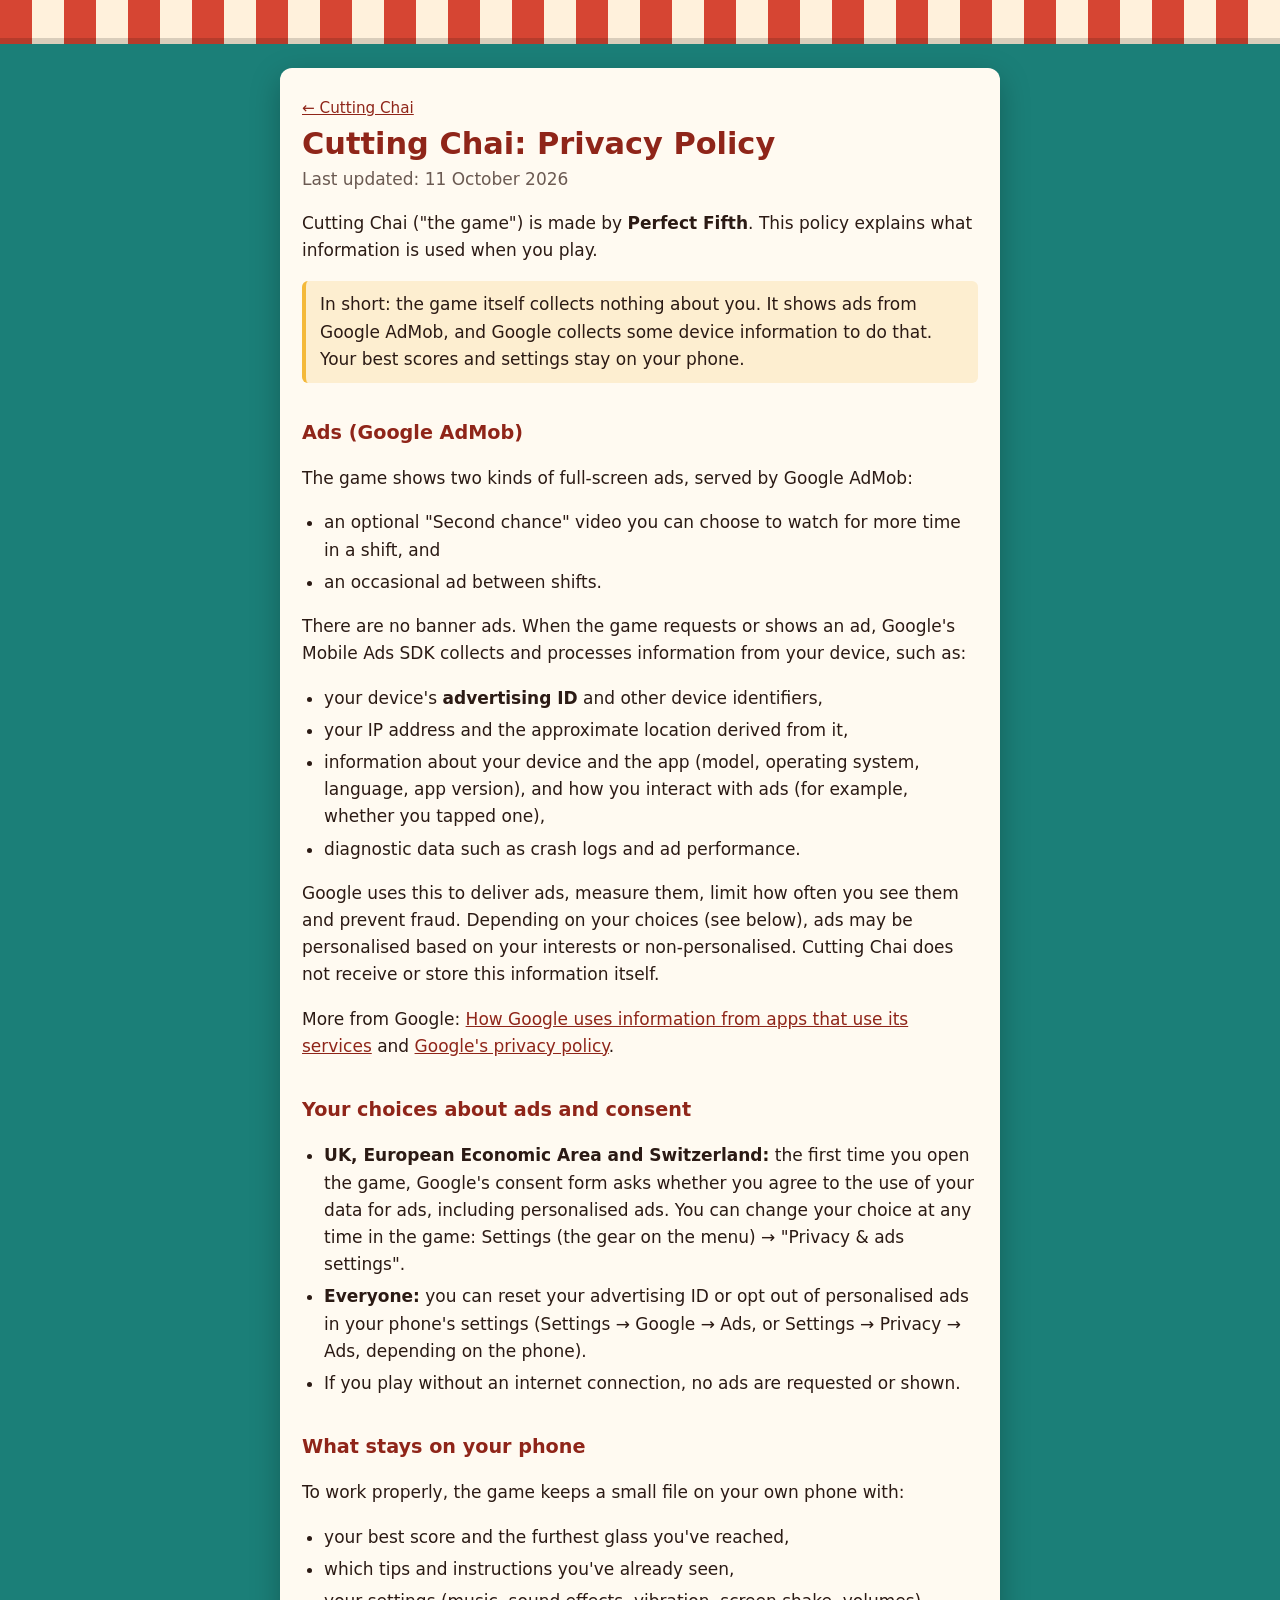
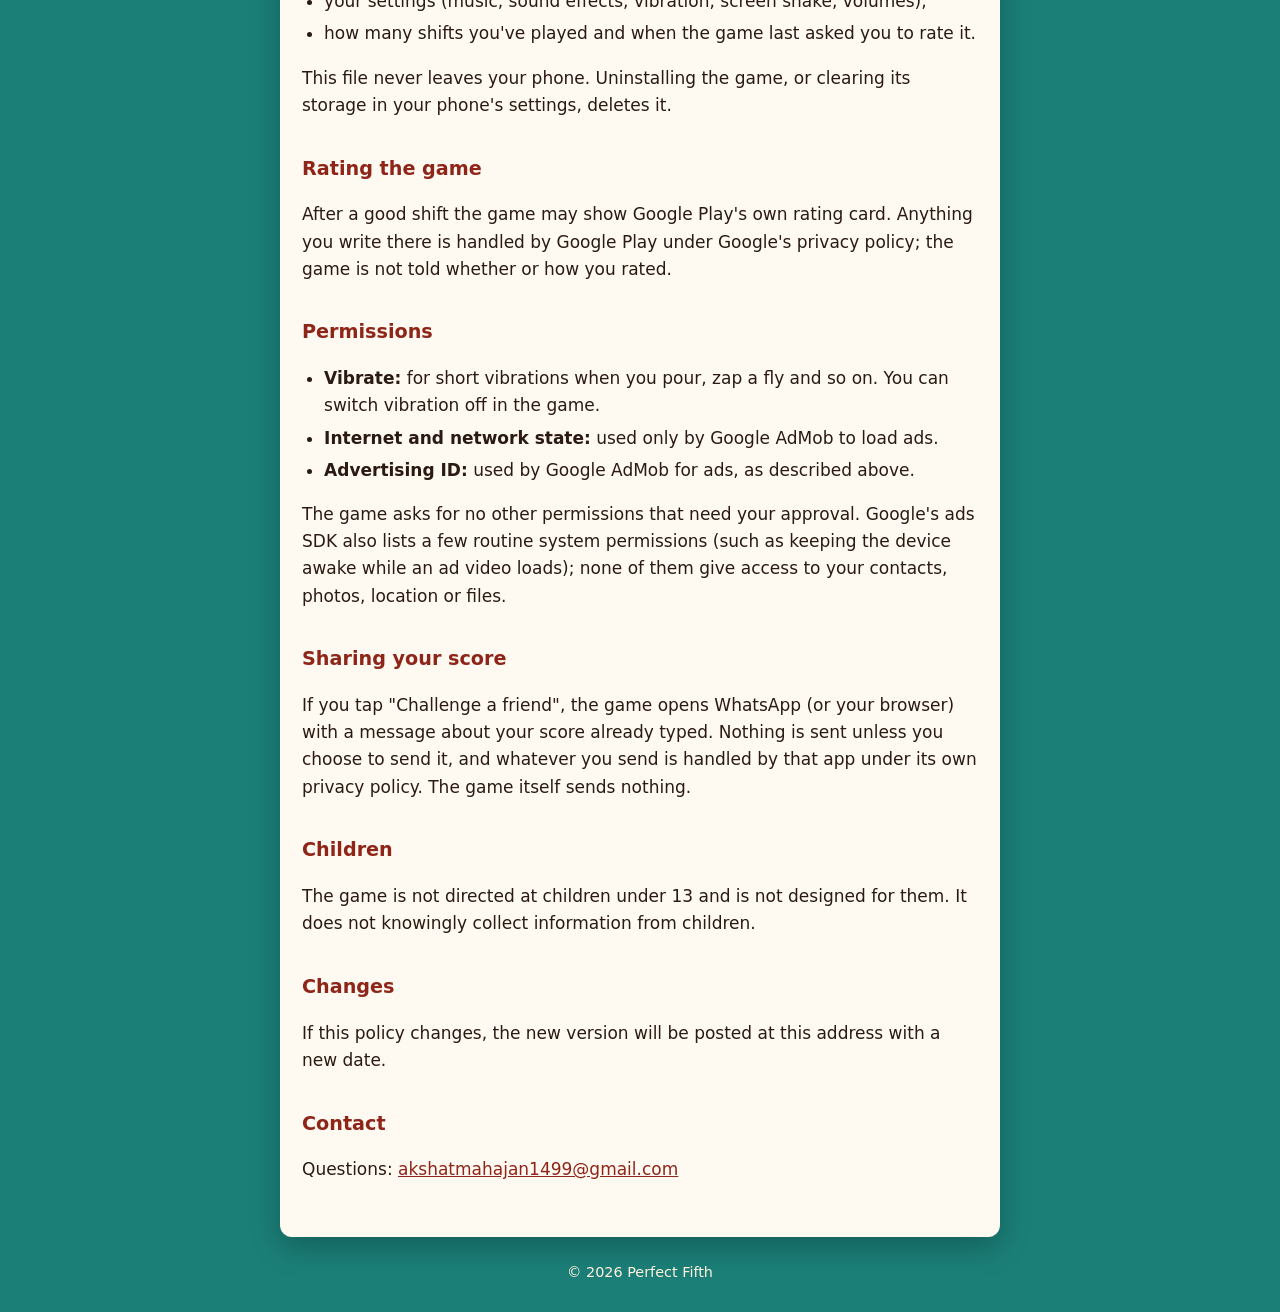
==== privacy.html @ 883c888c "Cutting Chai site: home page, privacy policy, app-ads.txt" ====
<!doctype html>
<html lang="en">
<head>
<meta charset="utf-8">
<meta name="viewport" content="width=device-width, initial-scale=1">
<title>Cutting Chai: Privacy Policy</title>
<meta name="description" content="Privacy policy for Cutting Chai, a casual Android game by Perfect Fifth.">
<link rel="stylesheet" href="style.css">
</head>
<body>
<header class="awning" aria-hidden="true"></header>
<main class="page">
  <p class="back"><a href="./">← Cutting Chai</a></p>
  <h1>Cutting Chai: Privacy Policy</h1>
  <p class="meta">Last updated: 11 October 2026</p>

  <p>Cutting Chai ("the game") is made by <strong>Perfect Fifth</strong>. This policy explains what
  information is used when you play.</p>
  <p class="summary">In short: the game itself collects nothing about you. It shows ads from
  Google AdMob, and Google collects some device information to do that. Your best scores and
  settings stay on your phone.</p>

  <h2>Ads (Google AdMob)</h2>
  <p>The game shows two kinds of full-screen ads, served by Google AdMob:</p>
  <ul>
    <li>an optional "Second chance" video you can choose to watch for more time in a shift, and</li>
    <li>an occasional ad between shifts.</li>
  </ul>
  <p>There are no banner ads. When the game requests or shows an ad, Google's Mobile Ads SDK
  collects and processes information from your device, such as:</p>
  <ul>
    <li>your device's <strong>advertising ID</strong> and other device identifiers,</li>
    <li>your IP address and the approximate location derived from it,</li>
    <li>information about your device and the app (model, operating system, language, app
      version), and how you interact with ads (for example, whether you tapped one),</li>
    <li>diagnostic data such as crash logs and ad performance.</li>
  </ul>
  <p>Google uses this to deliver ads, measure them, limit how often you see them and prevent
  fraud. Depending on your choices (see below), ads may be personalised based on your interests
  or non-personalised. Cutting Chai does not receive or store this information itself.</p>
  <p>More from Google:
    <a href="https://policies.google.com/technologies/partner-sites">How Google uses information from apps that use its services</a>
    and <a href="https://policies.google.com/privacy">Google's privacy policy</a>.</p>

  <h2>Your choices about ads and consent</h2>
  <ul>
    <li><strong>UK, European Economic Area and Switzerland:</strong> the first time you open the
      game, Google's consent form asks whether you agree to the use of your data for ads,
      including personalised ads. You can change your choice at any time in the game:
      Settings (the gear on the menu) → "Privacy &amp; ads settings".</li>
    <li><strong>Everyone:</strong> you can reset your advertising ID or opt out of personalised
      ads in your phone's settings (Settings → Google → Ads, or Settings → Privacy → Ads,
      depending on the phone).</li>
    <li>If you play without an internet connection, no ads are requested or shown.</li>
  </ul>

  <h2>What stays on your phone</h2>
  <p>To work properly, the game keeps a small file on your own phone with:</p>
  <ul>
    <li>your best score and the furthest glass you've reached,</li>
    <li>which tips and instructions you've already seen,</li>
    <li>your settings (music, sound effects, vibration, screen shake, volumes),</li>
    <li>how many shifts you've played and when the game last asked you to rate it.</li>
  </ul>
  <p>This file never leaves your phone. Uninstalling the game, or clearing its storage in your
  phone's settings, deletes it.</p>

  <h2>Rating the game</h2>
  <p>After a good shift the game may show Google Play's own rating card. Anything you write
  there is handled by Google Play under Google's privacy policy; the game is not told whether or
  how you rated.</p>

  <h2>Permissions</h2>
  <ul>
    <li><strong>Vibrate:</strong> for short vibrations when you pour, zap a fly and so on. You can
      switch vibration off in the game.</li>
    <li><strong>Internet and network state:</strong> used only by Google AdMob to load ads.</li>
    <li><strong>Advertising ID:</strong> used by Google AdMob for ads, as described above.</li>
  </ul>
  <p>The game asks for no other permissions that need your approval. Google's ads SDK also lists
  a few routine system permissions (such as keeping the device awake while an ad video loads);
  none of them give access to your contacts, photos, location or files.</p>

  <h2>Sharing your score</h2>
  <p>If you tap "Challenge a friend", the game opens WhatsApp (or your browser) with a message
  about your score already typed. Nothing is sent unless you choose to send it, and whatever you
  send is handled by that app under its own privacy policy. The game itself sends nothing.</p>

  <h2>Children</h2>
  <p>The game is not directed at children under 13 and is not designed for them. It does not
  knowingly collect information from children.</p>

  <h2>Changes</h2>
  <p>If this policy changes, the new version will be posted at this address with a new date.</p>

  <h2>Contact</h2>
  <p>Questions: <a href="mailto:akshatmahajan1499@gmail.com">akshatmahajan1499@gmail.com</a></p>
</main>
<footer class="foot">© 2026 Perfect Fifth</footer>
</body>
</html>
---- style.css ----
/* Cutting Chai site: the stall's colours (turquoise wall, red/cream awning, mustard sign). */
:root {
  --wall: #1b7f78;
  --paper: #fffaf1;
  --ink: #2b1a14;
  --muted: #6b5a52;
  --red: #d64533;
  --red-deep: #8f2519;
  --cream: #fff1dc;
  --sign: #f4b93a;
  --link: #8f2519;
}
@media (prefers-color-scheme: dark) {
  :root {
    --paper: #1d1714;
    --ink: #f3e9df;
    --muted: #b8a89d;
    --link: #f4b93a;
  }
}
* { box-sizing: border-box; }
body {
  margin: 0;
  background: var(--wall);
  color: var(--ink);
  font: 17px/1.6 system-ui, -apple-system, "Segoe UI", Roboto, sans-serif;
}
.awning {
  height: 44px;
  background: repeating-linear-gradient(90deg, var(--red) 0 32px, var(--cream) 32px 64px);
  border-bottom: 6px solid rgba(0, 0, 0, 0.15);
}
.page {
  max-width: 720px;
  margin: 24px auto;
  padding: 28px 22px 36px;
  background: var(--paper);
  border-radius: 12px;
  box-shadow: 0 10px 30px rgba(0, 0, 0, 0.25);
}
@media (max-width: 760px) {
  .page { margin: 16px; padding: 22px 18px 30px; }
}
h1 { font-size: 1.9rem; line-height: 1.2; margin: 0.2em 0 0.1em; color: var(--red-deep); }
h2 { font-size: 1.2rem; margin: 1.8em 0 0.4em; color: var(--red-deep); }
@media (prefers-color-scheme: dark) { h1, h2 { color: var(--sign); } }
p, li { overflow-wrap: anywhere; }
ul { padding-left: 1.3em; }
li { margin: 0.3em 0; }
a { color: var(--link); }
.meta { color: var(--muted); margin-top: 0; }
.summary { background: rgba(244, 185, 58, 0.18); border-left: 4px solid var(--sign); padding: 10px 14px; border-radius: 6px; }
.back { margin: 0; font-size: 0.95rem; }
.foot { text-align: center; color: var(--cream); font-size: 0.9rem; padding: 0 16px 28px; }

/* Home page: the shop sign */
.home { text-align: center; }
.sign {
  display: inline-block;
  background: var(--sign);
  border: 5px solid var(--red-deep);
  border-radius: 10px;
  padding: 14px 28px 16px;
  margin: 4px 0 18px;
  transform: rotate(-1.2deg);
  box-shadow: 0 8px 18px rgba(0, 0, 0, 0.25);
}
.sign .chai { margin: 0; color: var(--red-deep); font-weight: 800; font-size: 1.3rem; }
.sign h1 { margin: 0; color: var(--red); font-size: 2.4rem; text-shadow: 2px 2px 0 var(--red-deep); }
.sign .tag { margin: 4px 0 0; color: #4a1410; font-weight: 600; }
.home > p { text-align: left; }
.links { display: flex; gap: 12px; justify-content: center; flex-wrap: wrap; margin-top: 18px; }
.links a {
  display: inline-block; padding: 10px 18px; border-radius: 999px;
  background: var(--red); color: #fff6e6; text-decoration: none; font-weight: 700;
  border-bottom: 4px solid var(--red-deep);
}
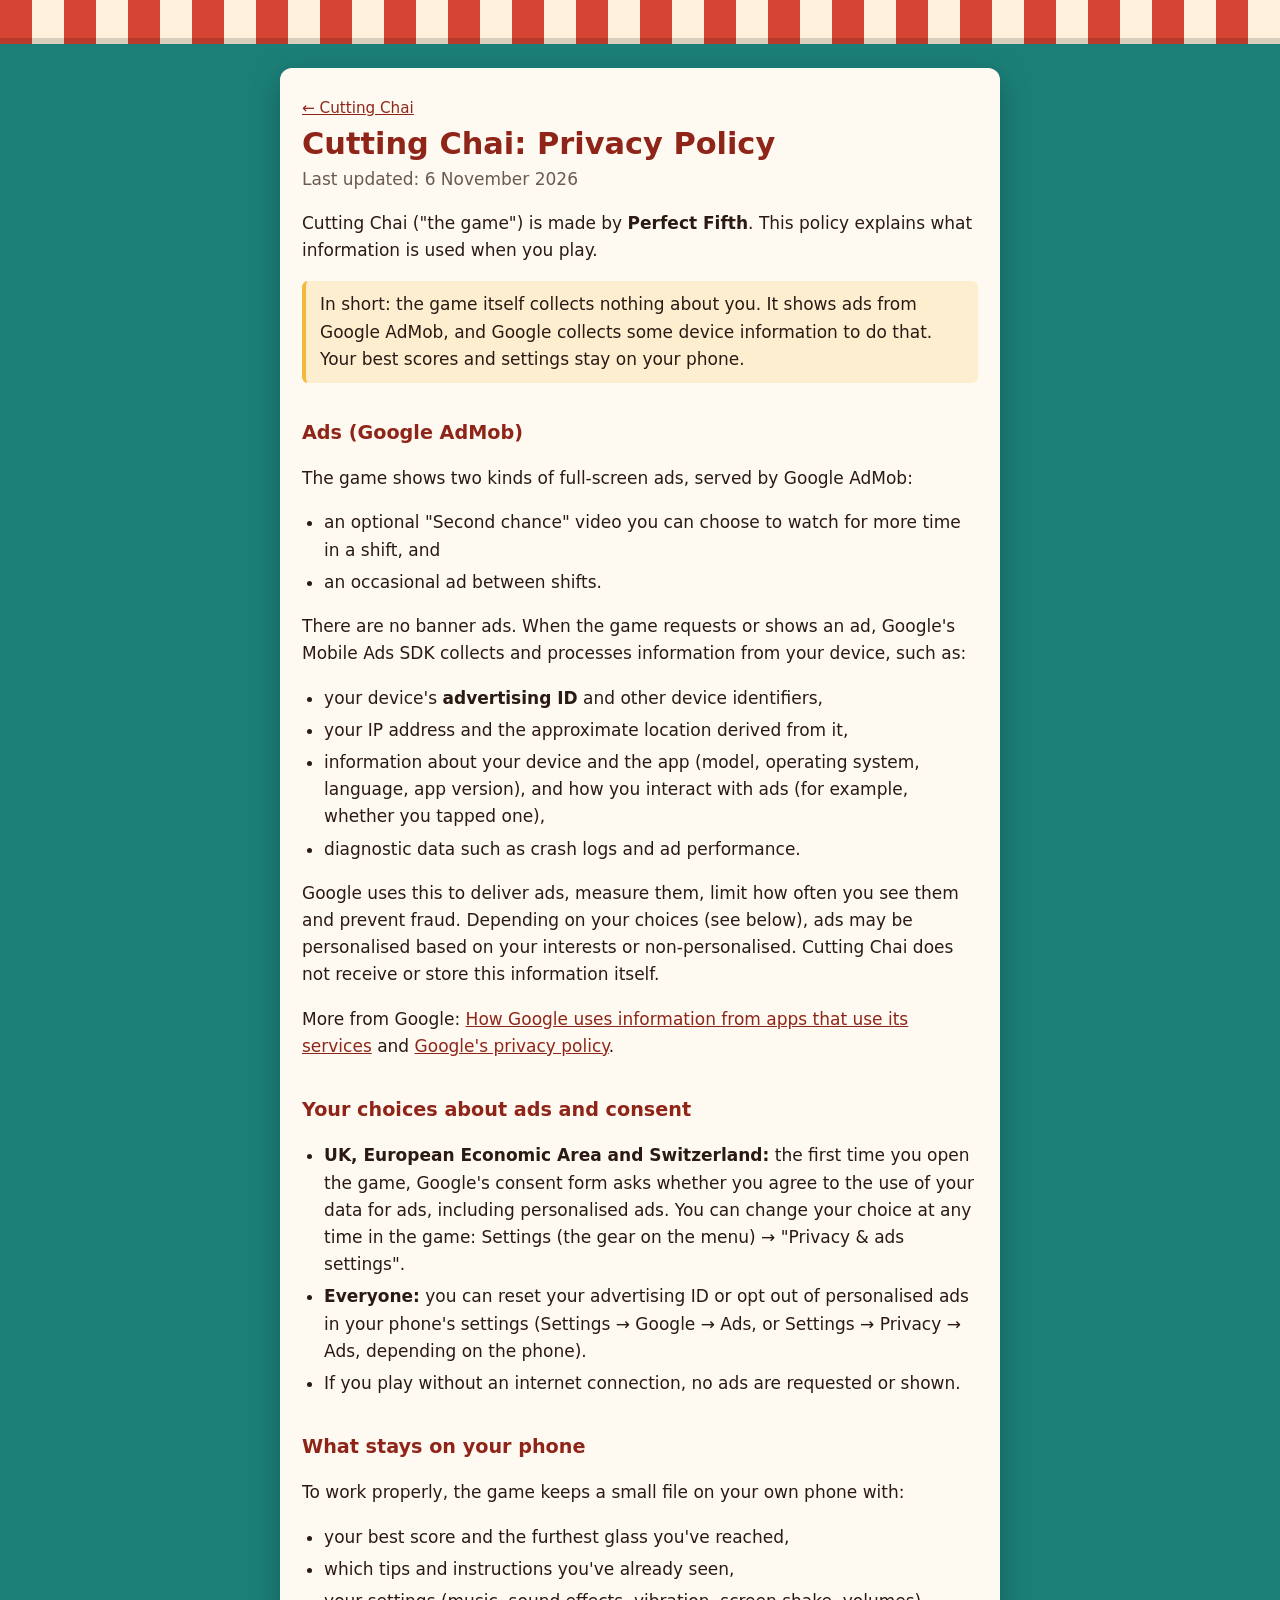
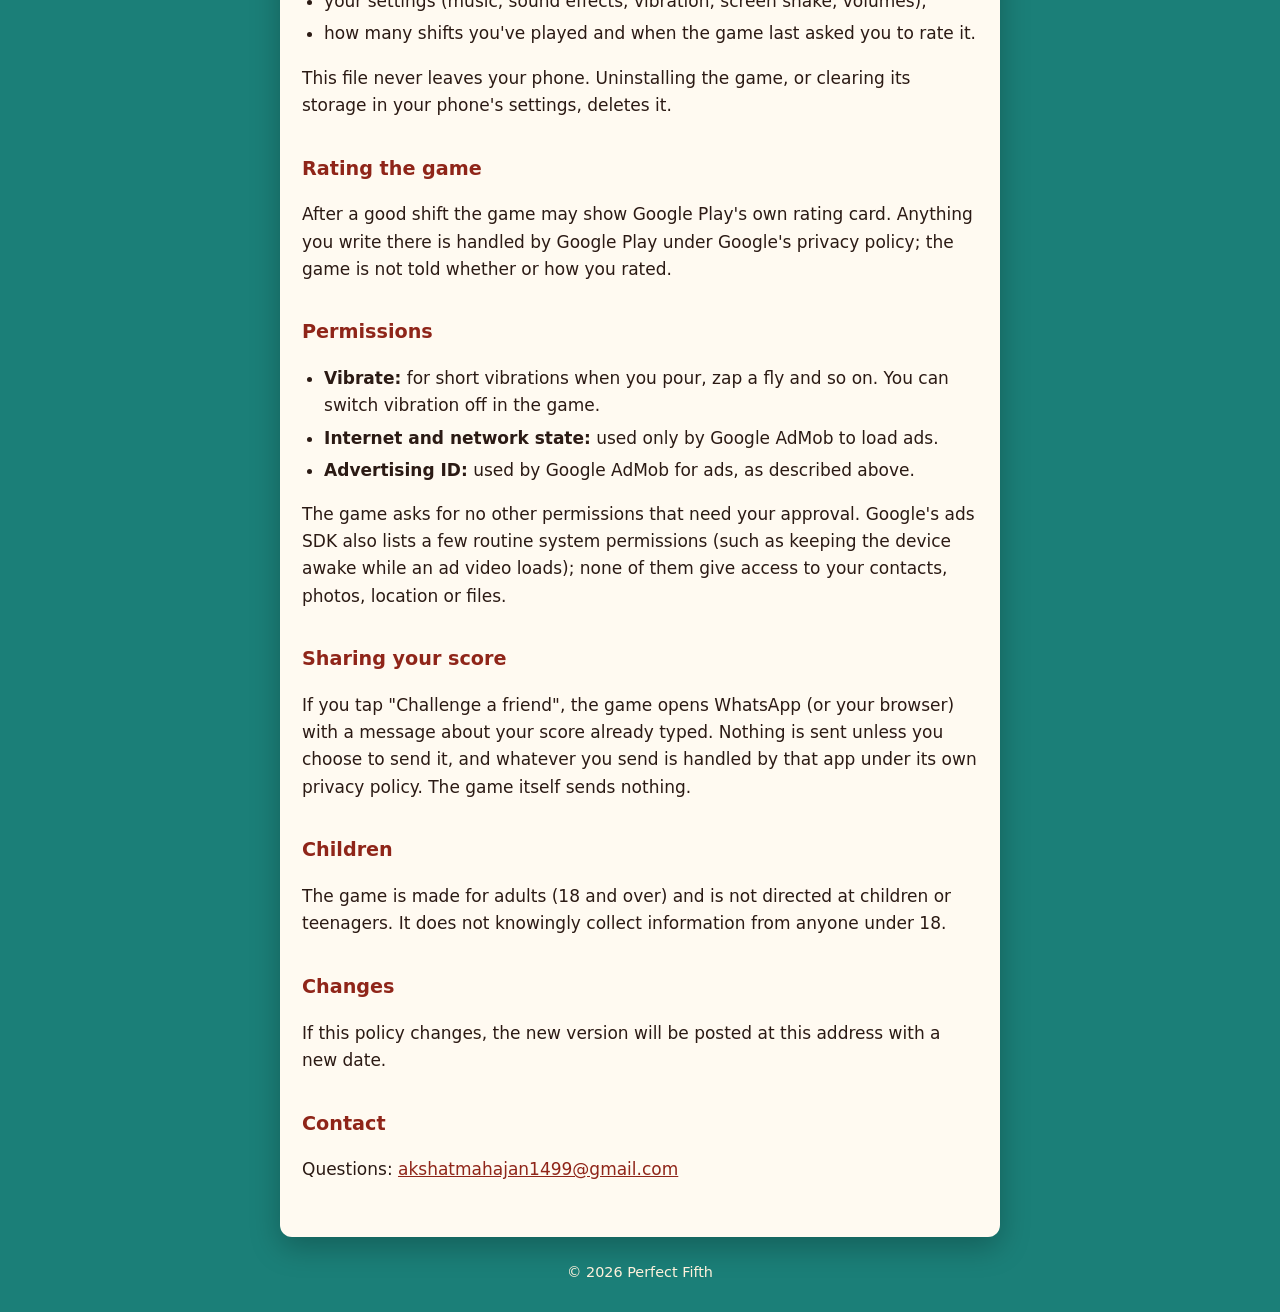
==== commit 50237e99: "Privacy policy: Children section 18+ only (target audience changed 5 Nov 2026) Co-Authored-By: Claud" ====
--- a/privacy.html
+++ b/privacy.html
@@ -12,7 +12,7 @@
 <main class="page">
   <p class="back"><a href="./">← Cutting Chai</a></p>
   <h1>Cutting Chai: Privacy Policy</h1>
-  <p class="meta">Last updated: 11 October 2026</p>
+  <p class="meta">Last updated: 6 November 2026</p>
 
   <p>Cutting Chai ("the game") is made by <strong>Perfect Fifth</strong>. This policy explains what
   information is used when you play.</p>
@@ -87,8 +87,8 @@
   send is handled by that app under its own privacy policy. The game itself sends nothing.</p>
 
   <h2>Children</h2>
-  <p>The game is not directed at children under 13 and is not designed for them. It does not
-  knowingly collect information from children.</p>
+  <p>The game is made for adults (18 and over) and is not directed at children or teenagers. It does
+  not knowingly collect information from anyone under 18.</p>
 
   <h2>Changes</h2>
   <p>If this policy changes, the new version will be posted at this address with a new date.</p>
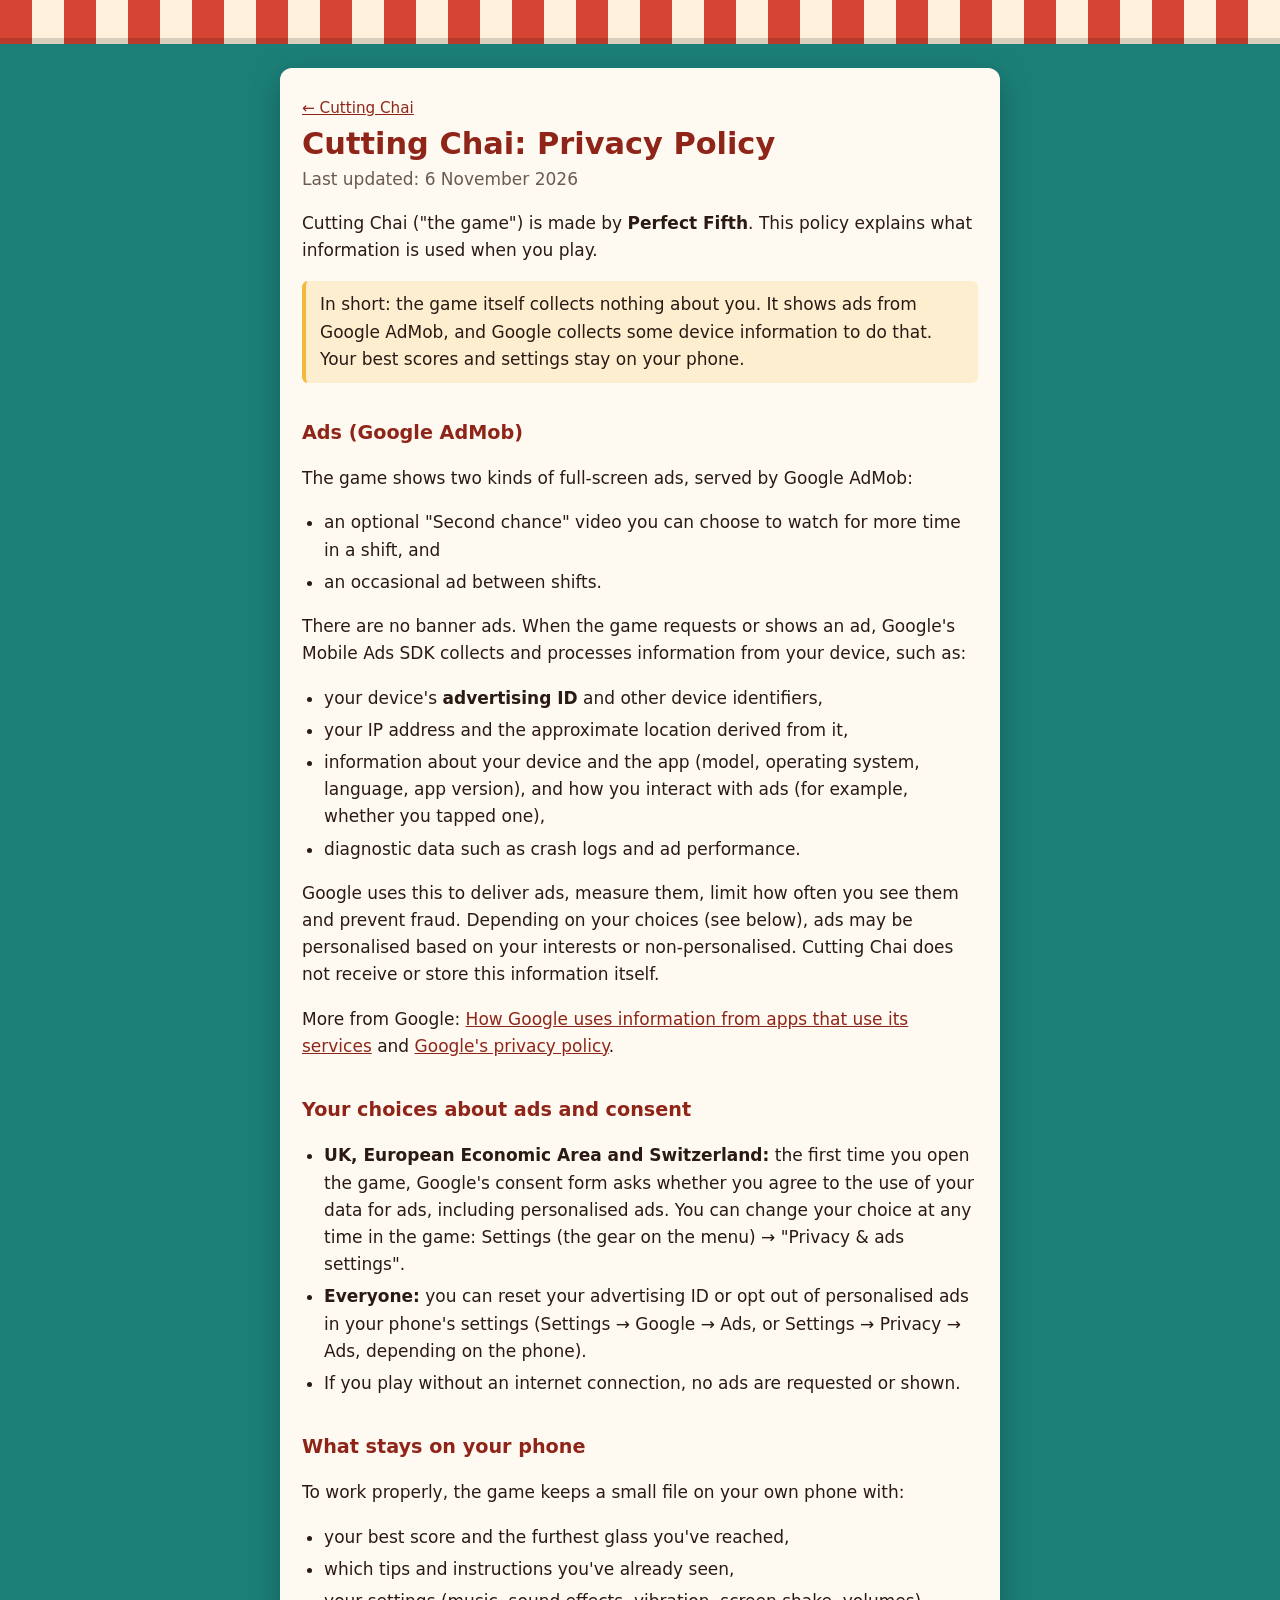
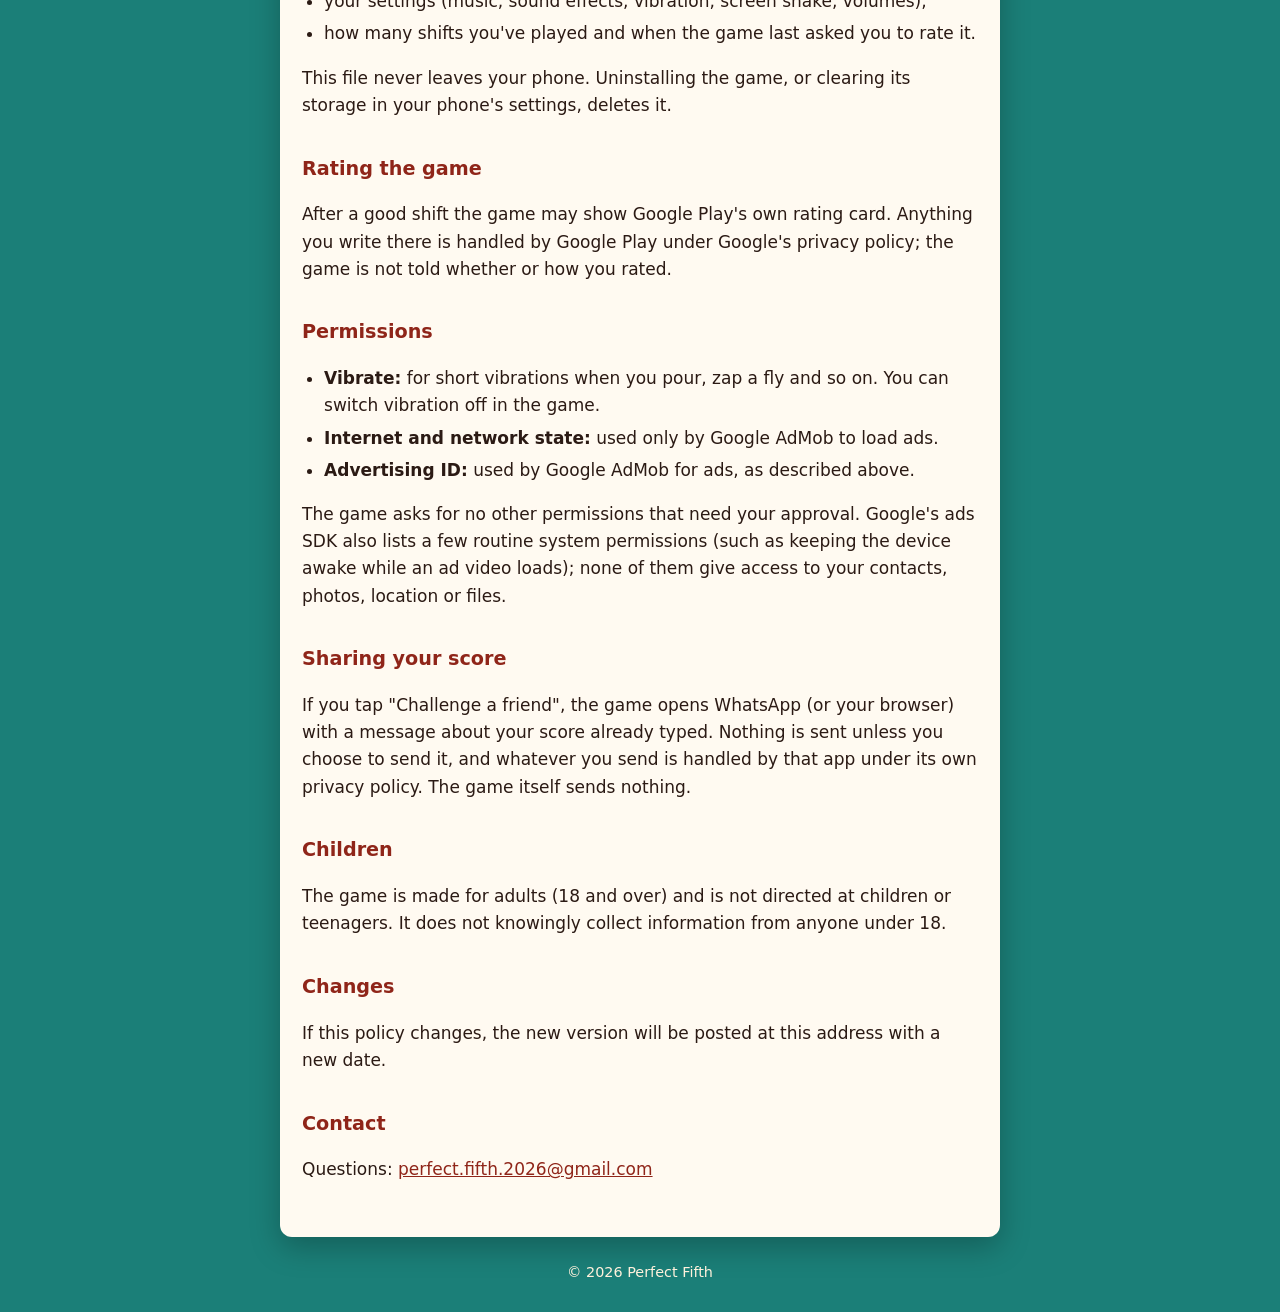
==== commit 458fdb3d: "Studio home page, Cutting Chai page with screenshots, project contact email" ====
--- a/privacy.html
+++ b/privacy.html
@@ -10,7 +10,7 @@
 <body>
 <header class="awning" aria-hidden="true"></header>
 <main class="page">
-  <p class="back"><a href="./">← Cutting Chai</a></p>
+  <p class="back"><a href="cutting-chai/">← Cutting Chai</a></p>
   <h1>Cutting Chai: Privacy Policy</h1>
   <p class="meta">Last updated: 6 November 2026</p>
 
@@ -94,7 +94,7 @@
   <p>If this policy changes, the new version will be posted at this address with a new date.</p>
 
   <h2>Contact</h2>
-  <p>Questions: <a href="mailto:akshatmahajan1499@gmail.com">akshatmahajan1499@gmail.com</a></p>
+  <p>Questions: <a href="mailto:perfect.fifth.2026@gmail.com">perfect.fifth.2026@gmail.com</a></p>
 </main>
 <footer class="foot">© 2026 Perfect Fifth</footer>
 </body>
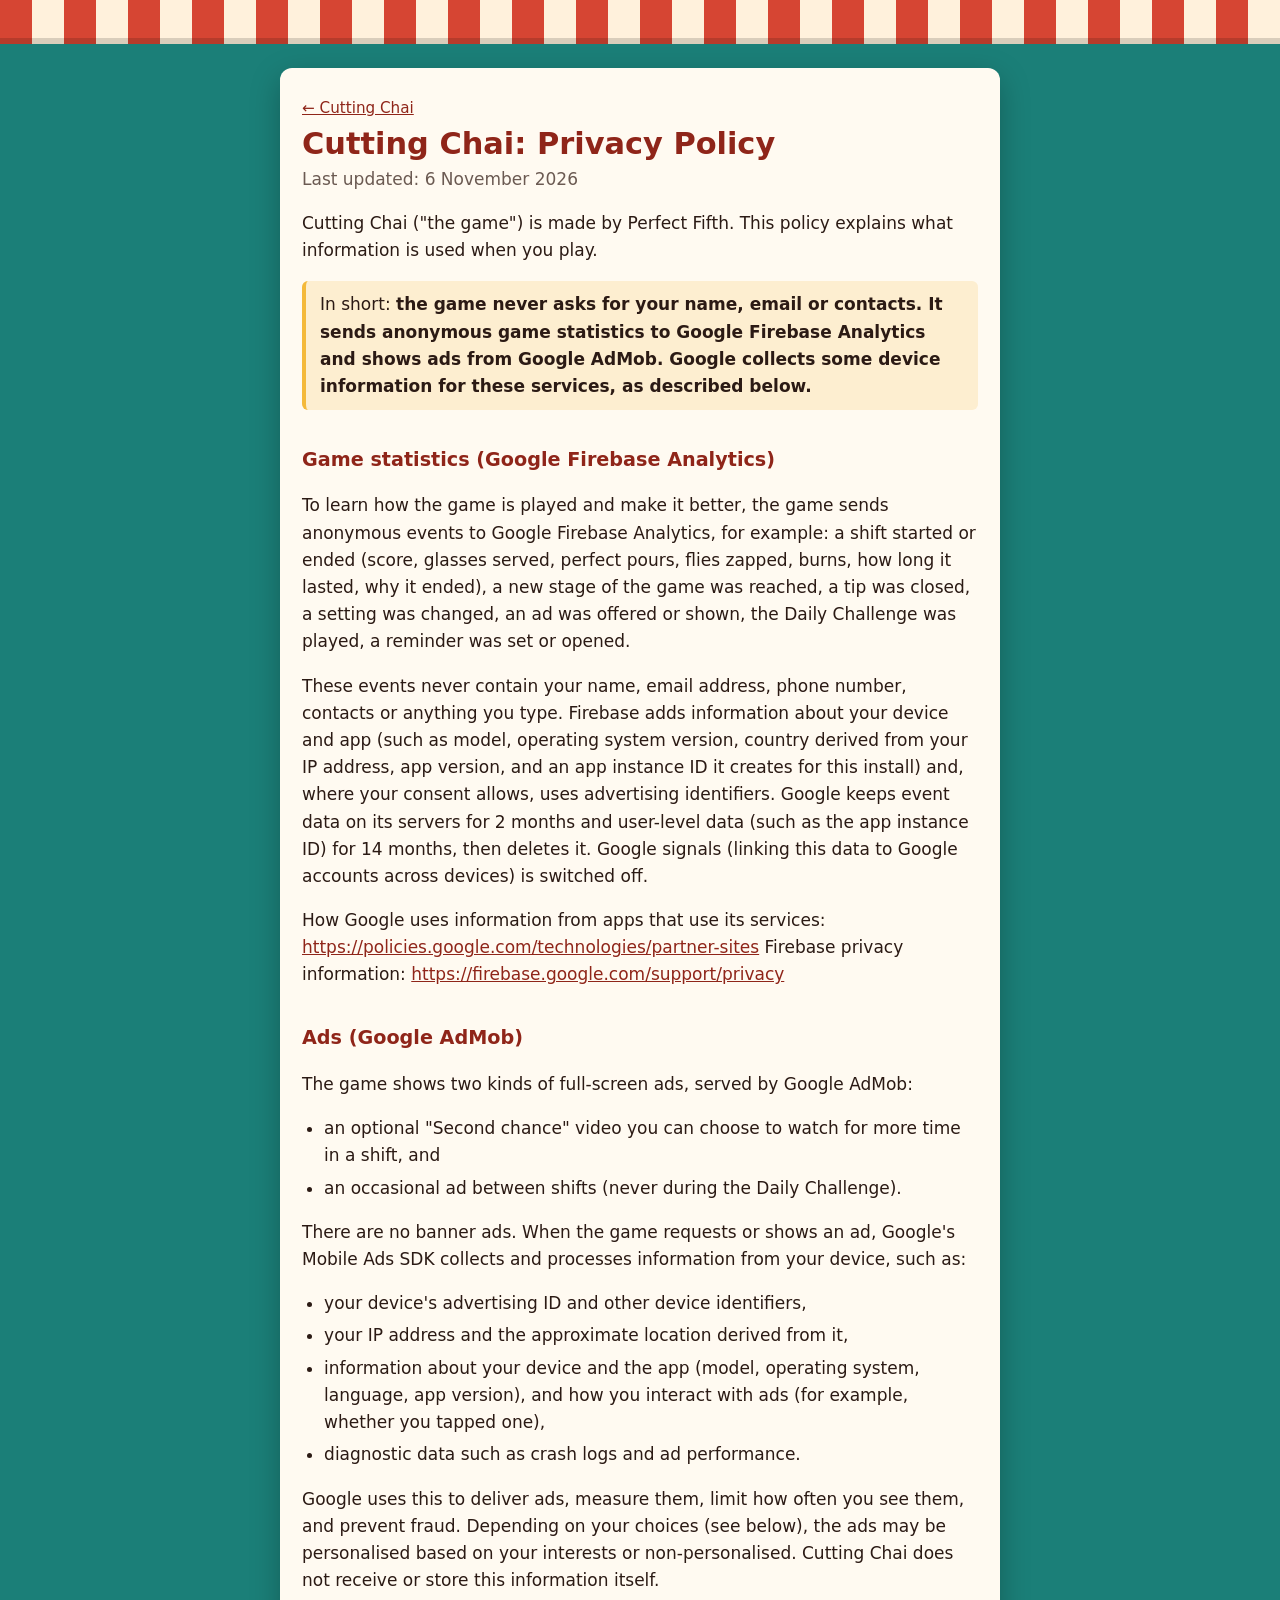
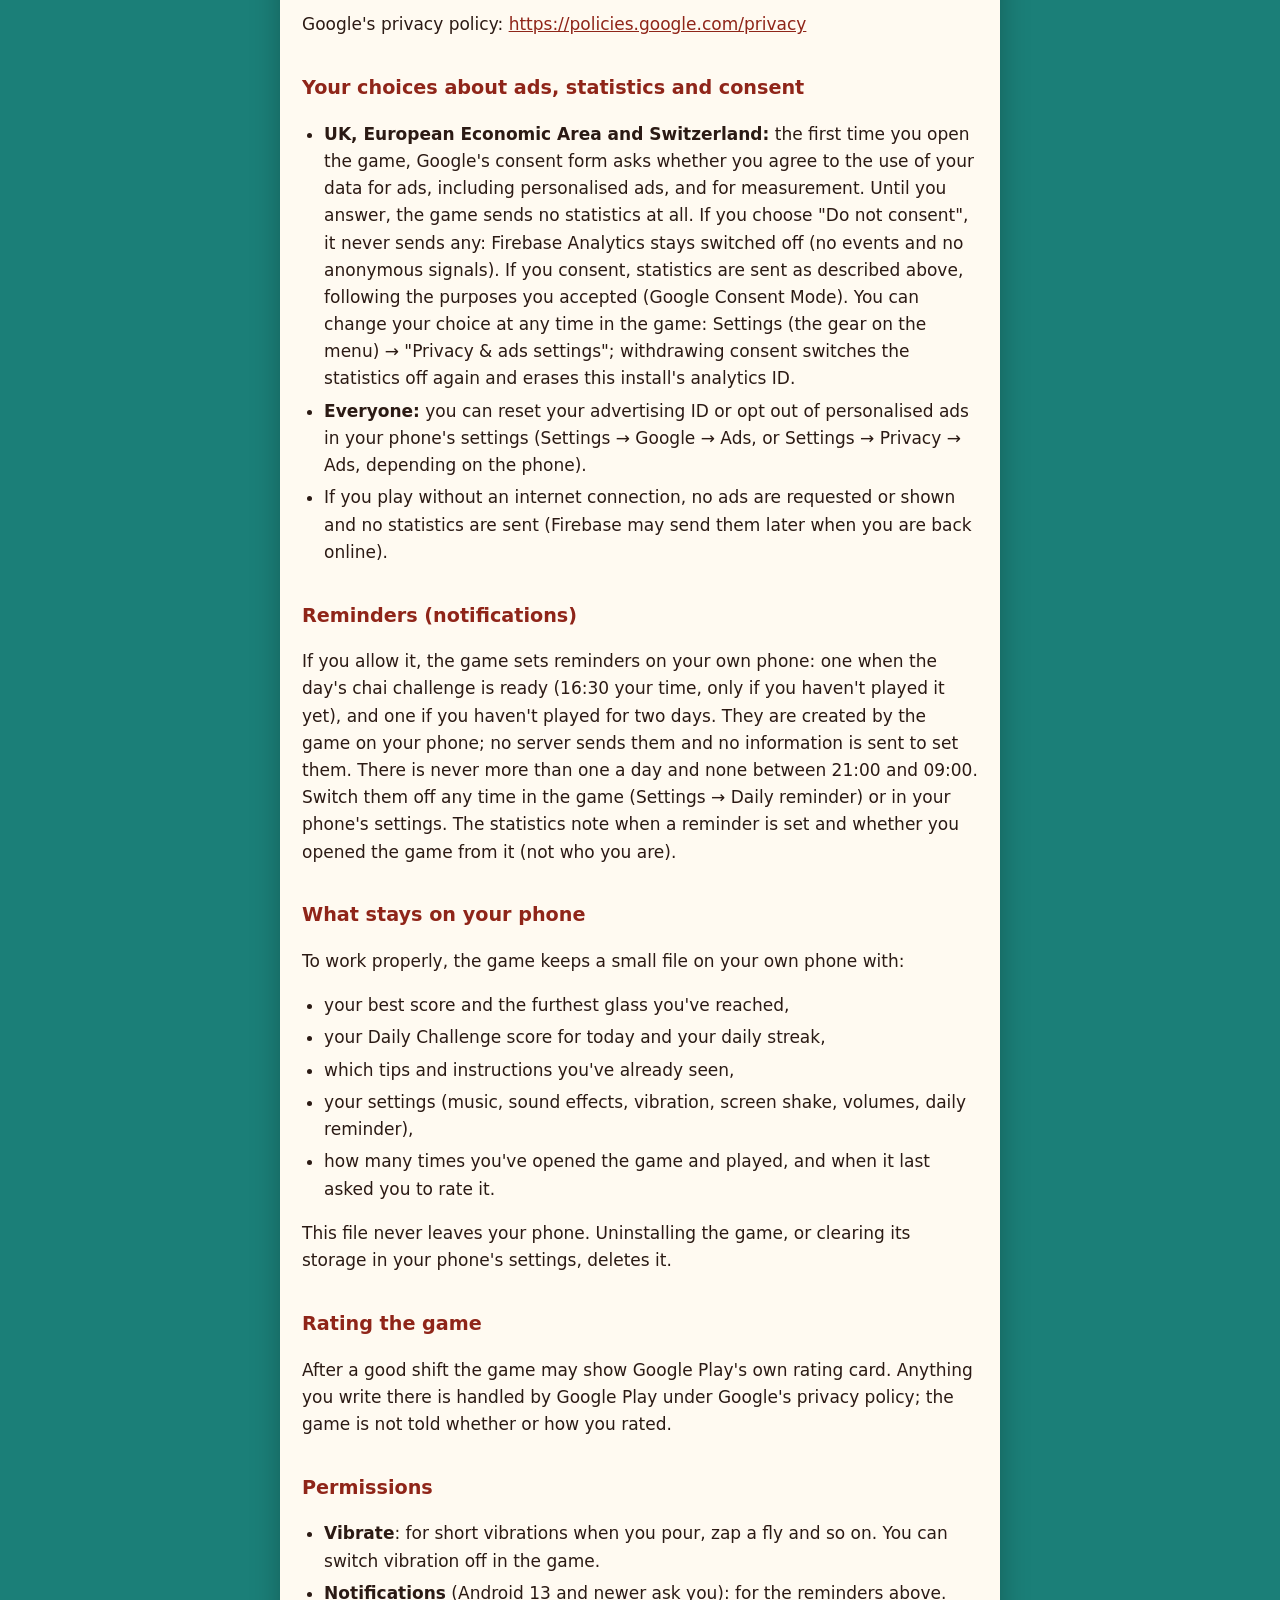
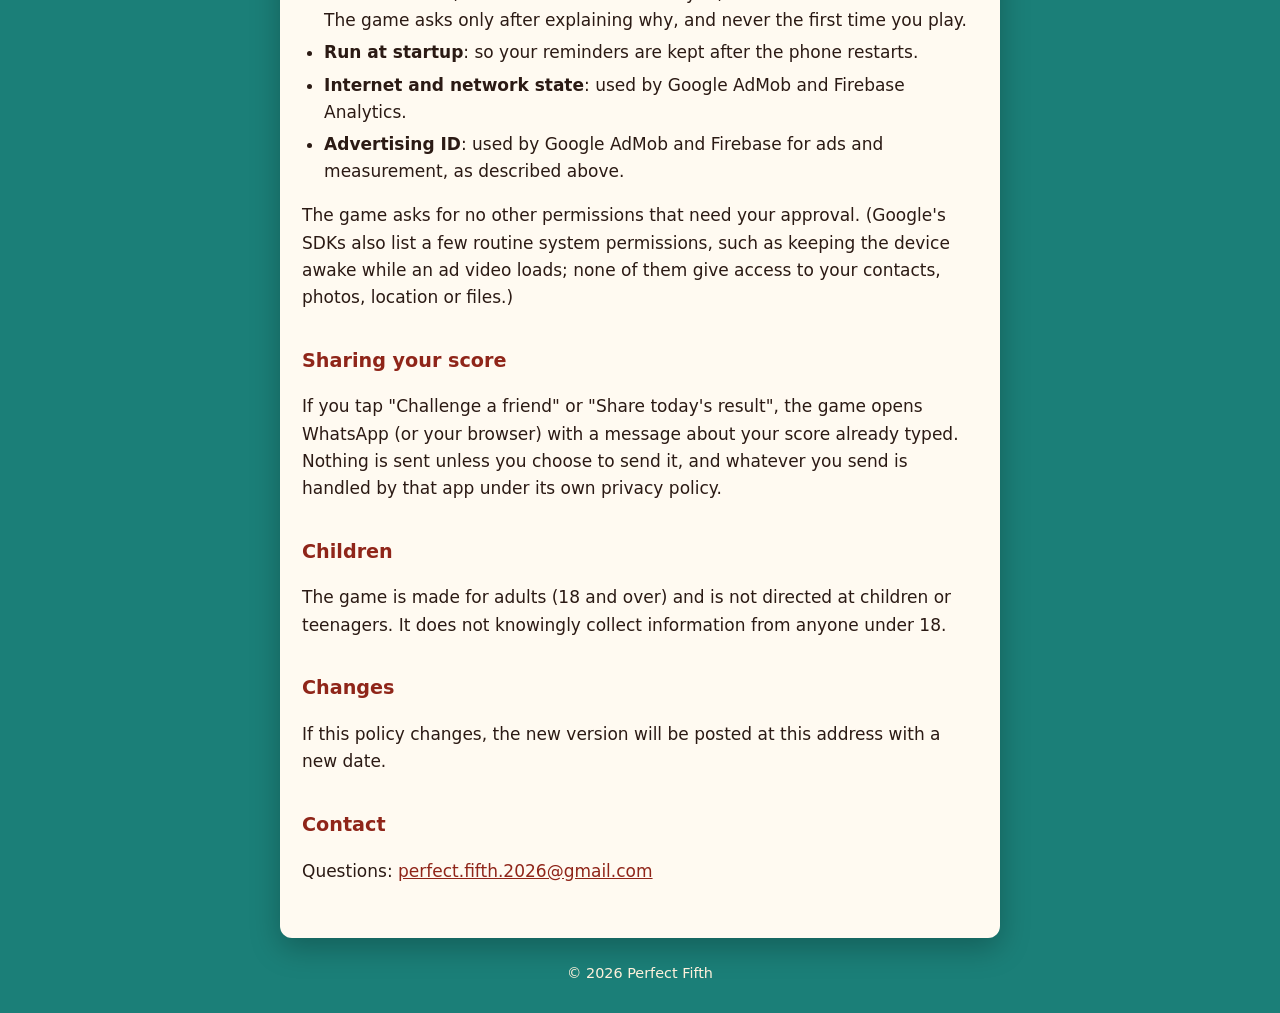
==== commit b60f797b: "Privacy policy for 1.1.0: Firebase Analytics, reminders, consent, retention (2 months events, 14 mon" ====
--- a/privacy.html
+++ b/privacy.html
@@ -14,85 +14,62 @@
   <h1>Cutting Chai: Privacy Policy</h1>
   <p class="meta">Last updated: 6 November 2026</p>
 
-  <p>Cutting Chai ("the game") is made by <strong>Perfect Fifth</strong>. This policy explains what
-  information is used when you play.</p>
-  <p class="summary">In short: the game itself collects nothing about you. It shows ads from
-  Google AdMob, and Google collects some device information to do that. Your best scores and
-  settings stay on your phone.</p>
-
+  <p>Cutting Chai ("the game") is made by Perfect Fifth. This policy explains what information is used when you play. </p>
+  <p class="summary">In short: <strong>the game never asks for your name, email or contacts. It sends anonymous game statistics to Google Firebase Analytics and shows ads from Google AdMob. Google collects some device information for these services, as described below.</strong></p>
+  <h2>Game statistics (Google Firebase Analytics)</h2>
+  <p>To learn how the game is played and make it better, the game sends anonymous events to Google Firebase Analytics, for example: a shift started or ended (score, glasses served, perfect pours, flies zapped, burns, how long it lasted, why it ended), a new stage of the game was reached, a tip was closed, a setting was changed, an ad was offered or shown, the Daily Challenge was played, a reminder was set or opened.</p>
+  <p>These events never contain your name, email address, phone number, contacts or anything you type. Firebase adds information about your device and app (such as model, operating system version, country derived from your IP address, app version, and an app instance ID it creates for this install) and, where your consent allows, uses advertising identifiers. Google keeps event data on its servers for 2 months and user-level data (such as the app instance ID) for 14 months, then deletes it. Google signals (linking this data to Google accounts across devices) is switched off.</p>
+  <p>How Google uses information from apps that use its services: <a href="https://policies.google.com/technologies/partner-sites">https://policies.google.com/technologies/partner-sites</a> Firebase privacy information: <a href="https://firebase.google.com/support/privacy">https://firebase.google.com/support/privacy</a></p>
   <h2>Ads (Google AdMob)</h2>
   <p>The game shows two kinds of full-screen ads, served by Google AdMob:</p>
   <ul>
     <li>an optional "Second chance" video you can choose to watch for more time in a shift, and</li>
-    <li>an occasional ad between shifts.</li>
+    <li>an occasional ad between shifts (never during the Daily Challenge).</li>
   </ul>
-  <p>There are no banner ads. When the game requests or shows an ad, Google's Mobile Ads SDK
-  collects and processes information from your device, such as:</p>
+  <p>There are no banner ads. When the game requests or shows an ad, Google's Mobile Ads SDK collects and processes information from your device, such as:</p>
   <ul>
-    <li>your device's <strong>advertising ID</strong> and other device identifiers,</li>
+    <li>your device's advertising ID and other device identifiers,</li>
     <li>your IP address and the approximate location derived from it,</li>
-    <li>information about your device and the app (model, operating system, language, app
-      version), and how you interact with ads (for example, whether you tapped one),</li>
+    <li>information about your device and the app (model, operating system, language, app version), and how you interact with ads (for example, whether you tapped one),</li>
     <li>diagnostic data such as crash logs and ad performance.</li>
   </ul>
-  <p>Google uses this to deliver ads, measure them, limit how often you see them and prevent
-  fraud. Depending on your choices (see below), ads may be personalised based on your interests
-  or non-personalised. Cutting Chai does not receive or store this information itself.</p>
-  <p>More from Google:
-    <a href="https://policies.google.com/technologies/partner-sites">How Google uses information from apps that use its services</a>
-    and <a href="https://policies.google.com/privacy">Google's privacy policy</a>.</p>
-
-  <h2>Your choices about ads and consent</h2>
+  <p>Google uses this to deliver ads, measure them, limit how often you see them, and prevent fraud. Depending on your choices (see below), the ads may be personalised based on your interests or non-personalised. Cutting Chai does not receive or store this information itself.</p>
+  <p>Google's privacy policy: <a href="https://policies.google.com/privacy">https://policies.google.com/privacy</a></p>
+  <h2>Your choices about ads, statistics and consent</h2>
   <ul>
-    <li><strong>UK, European Economic Area and Switzerland:</strong> the first time you open the
-      game, Google's consent form asks whether you agree to the use of your data for ads,
-      including personalised ads. You can change your choice at any time in the game:
-      Settings (the gear on the menu) → "Privacy &amp; ads settings".</li>
-    <li><strong>Everyone:</strong> you can reset your advertising ID or opt out of personalised
-      ads in your phone's settings (Settings → Google → Ads, or Settings → Privacy → Ads,
-      depending on the phone).</li>
-    <li>If you play without an internet connection, no ads are requested or shown.</li>
+    <li><strong>UK, European Economic Area and Switzerland:</strong> the first time you open the game, Google's consent form asks whether you agree to the use of your data for ads, including personalised ads, and for measurement. Until you answer, the game sends no statistics at all. If you choose "Do not consent", it never sends any: Firebase Analytics stays switched off (no events and no anonymous signals). If you consent, statistics are sent as described above, following the purposes you accepted (Google Consent Mode). You can change your choice at any time in the game: Settings (the gear on the menu) → "Privacy &amp; ads settings"; withdrawing consent switches the statistics off again and erases this install's analytics ID.</li>
+    <li><strong>Everyone:</strong> you can reset your advertising ID or opt out of personalised ads in your phone's settings (Settings → Google → Ads, or Settings → Privacy → Ads, depending on the phone).</li>
+    <li>If you play without an internet connection, no ads are requested or shown and no statistics are sent (Firebase may send them later when you are back online).</li>
   </ul>
-
+  <h2>Reminders (notifications)</h2>
+  <p>If you allow it, the game sets reminders on your own phone: one when the day's chai challenge is ready (16:30 your time, only if you haven't played it yet), and one if you haven't played for two days. They are created by the game on your phone; no server sends them and no information is sent to set them. There is never more than one a day and none between 21:00 and 09:00. Switch them off any time in the game (Settings → Daily reminder) or in your phone's settings. The statistics note when a reminder is set and whether you opened the game from it (not who you are).</p>
   <h2>What stays on your phone</h2>
   <p>To work properly, the game keeps a small file on your own phone with:</p>
   <ul>
     <li>your best score and the furthest glass you've reached,</li>
+    <li>your Daily Challenge score for today and your daily streak,</li>
     <li>which tips and instructions you've already seen,</li>
-    <li>your settings (music, sound effects, vibration, screen shake, volumes),</li>
-    <li>how many shifts you've played and when the game last asked you to rate it.</li>
+    <li>your settings (music, sound effects, vibration, screen shake, volumes, daily reminder),</li>
+    <li>how many times you've opened the game and played, and when it last asked you to rate it.</li>
   </ul>
-  <p>This file never leaves your phone. Uninstalling the game, or clearing its storage in your
-  phone's settings, deletes it.</p>
-
+  <p>This file never leaves your phone. Uninstalling the game, or clearing its storage in your phone's settings, deletes it.</p>
   <h2>Rating the game</h2>
-  <p>After a good shift the game may show Google Play's own rating card. Anything you write
-  there is handled by Google Play under Google's privacy policy; the game is not told whether or
-  how you rated.</p>
-
+  <p>After a good shift the game may show Google Play's own rating card. Anything you write there is handled by Google Play under Google's privacy policy; the game is not told whether or how you rated.</p>
   <h2>Permissions</h2>
   <ul>
-    <li><strong>Vibrate:</strong> for short vibrations when you pour, zap a fly and so on. You can
-      switch vibration off in the game.</li>
-    <li><strong>Internet and network state:</strong> used only by Google AdMob to load ads.</li>
-    <li><strong>Advertising ID:</strong> used by Google AdMob for ads, as described above.</li>
+    <li><strong>Vibrate</strong>: for short vibrations when you pour, zap a fly and so on. You can switch vibration off in the game.</li>
+    <li><strong>Notifications</strong> (Android 13 and newer ask you): for the reminders above. The game asks only after explaining why, and never the first time you play.</li>
+    <li><strong>Run at startup</strong>: so your reminders are kept after the phone restarts.</li>
+    <li><strong>Internet and network state</strong>: used by Google AdMob and Firebase Analytics.</li>
+    <li><strong>Advertising ID</strong>: used by Google AdMob and Firebase for ads and measurement, as described above.</li>
   </ul>
-  <p>The game asks for no other permissions that need your approval. Google's ads SDK also lists
-  a few routine system permissions (such as keeping the device awake while an ad video loads);
-  none of them give access to your contacts, photos, location or files.</p>
-
+  <p>The game asks for no other permissions that need your approval. (Google's SDKs also list a few routine system permissions, such as keeping the device awake while an ad video loads; none of them give access to your contacts, photos, location or files.)</p>
   <h2>Sharing your score</h2>
-  <p>If you tap "Challenge a friend", the game opens WhatsApp (or your browser) with a message
-  about your score already typed. Nothing is sent unless you choose to send it, and whatever you
-  send is handled by that app under its own privacy policy. The game itself sends nothing.</p>
-
+  <p>If you tap "Challenge a friend" or "Share today's result", the game opens WhatsApp (or your browser) with a message about your score already typed. Nothing is sent unless you choose to send it, and whatever you send is handled by that app under its own privacy policy.</p>
   <h2>Children</h2>
-  <p>The game is made for adults (18 and over) and is not directed at children or teenagers. It does
-  not knowingly collect information from anyone under 18.</p>
-
+  <p>The game is made for adults (18 and over) and is not directed at children or teenagers. It does not knowingly collect information from anyone under 18.</p>
   <h2>Changes</h2>
   <p>If this policy changes, the new version will be posted at this address with a new date.</p>
-
   <h2>Contact</h2>
   <p>Questions: <a href="mailto:perfect.fifth.2026@gmail.com">perfect.fifth.2026@gmail.com</a></p>
 </main>
